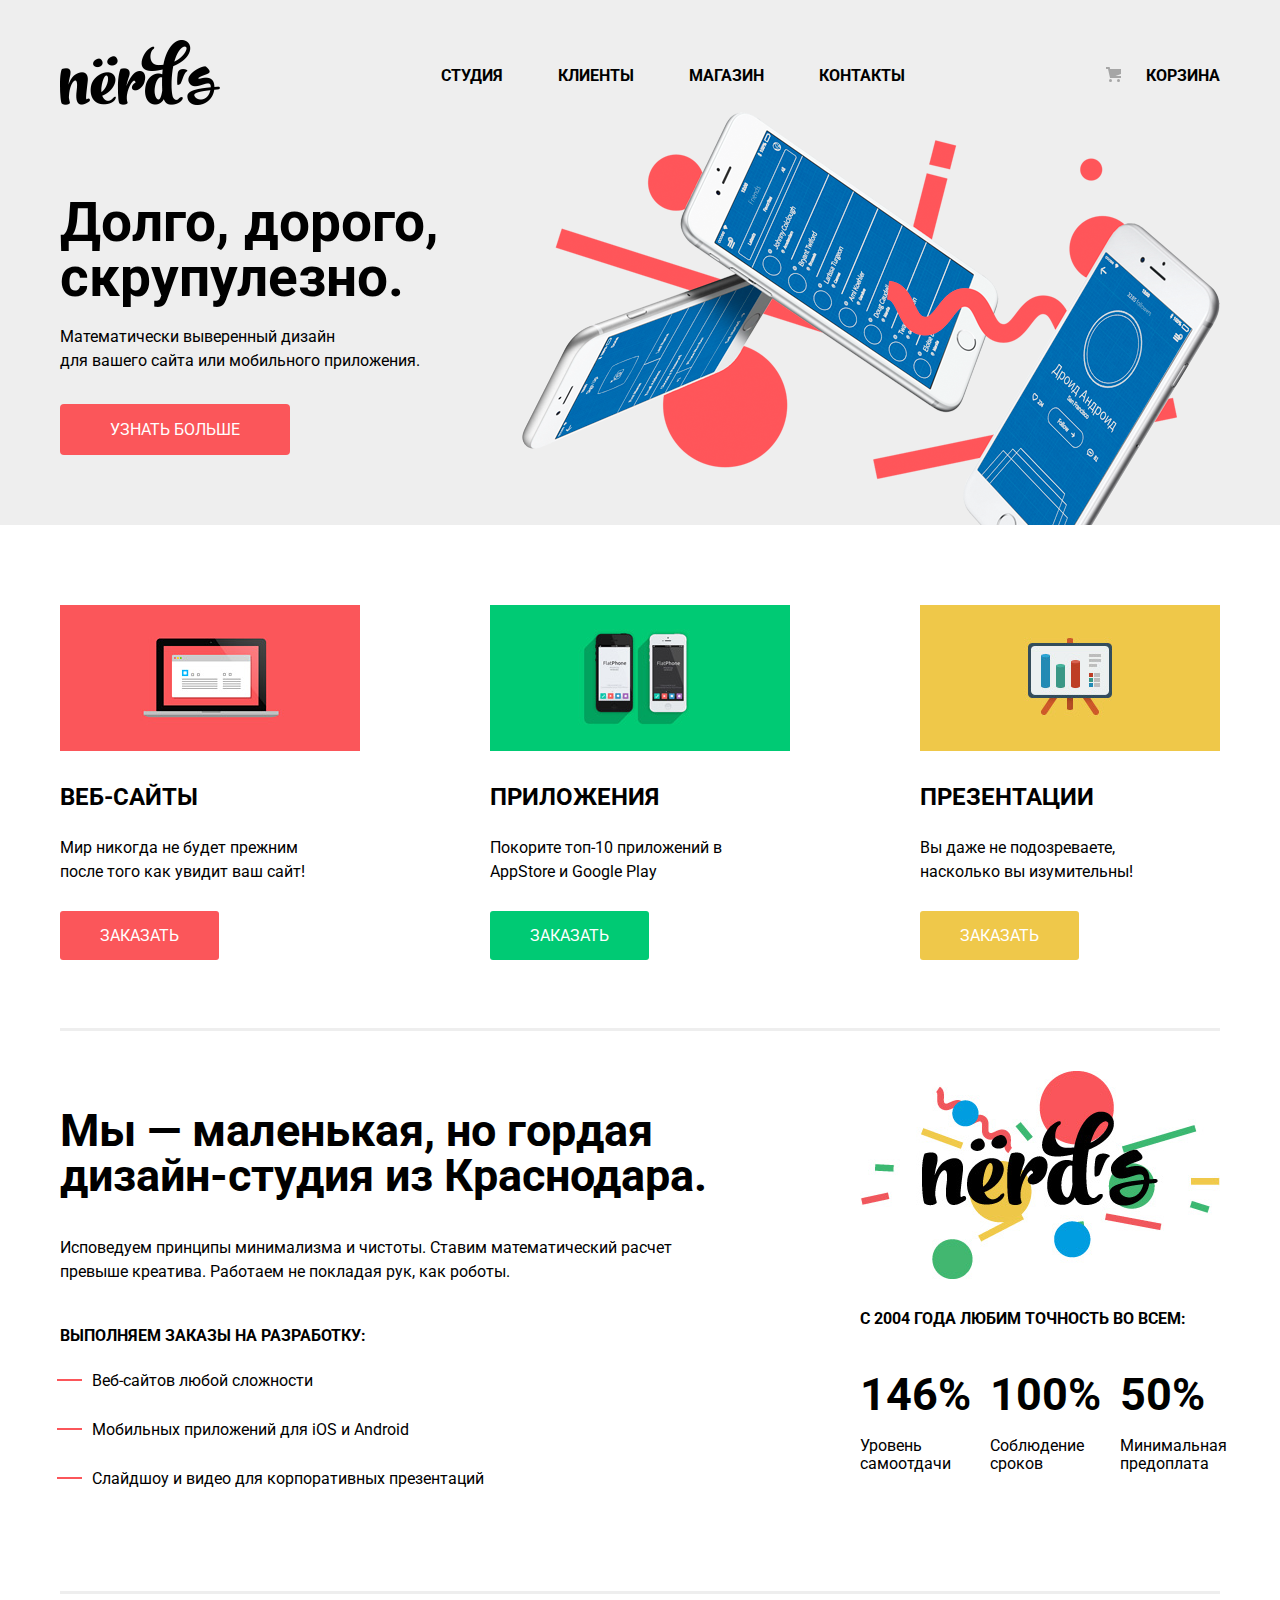
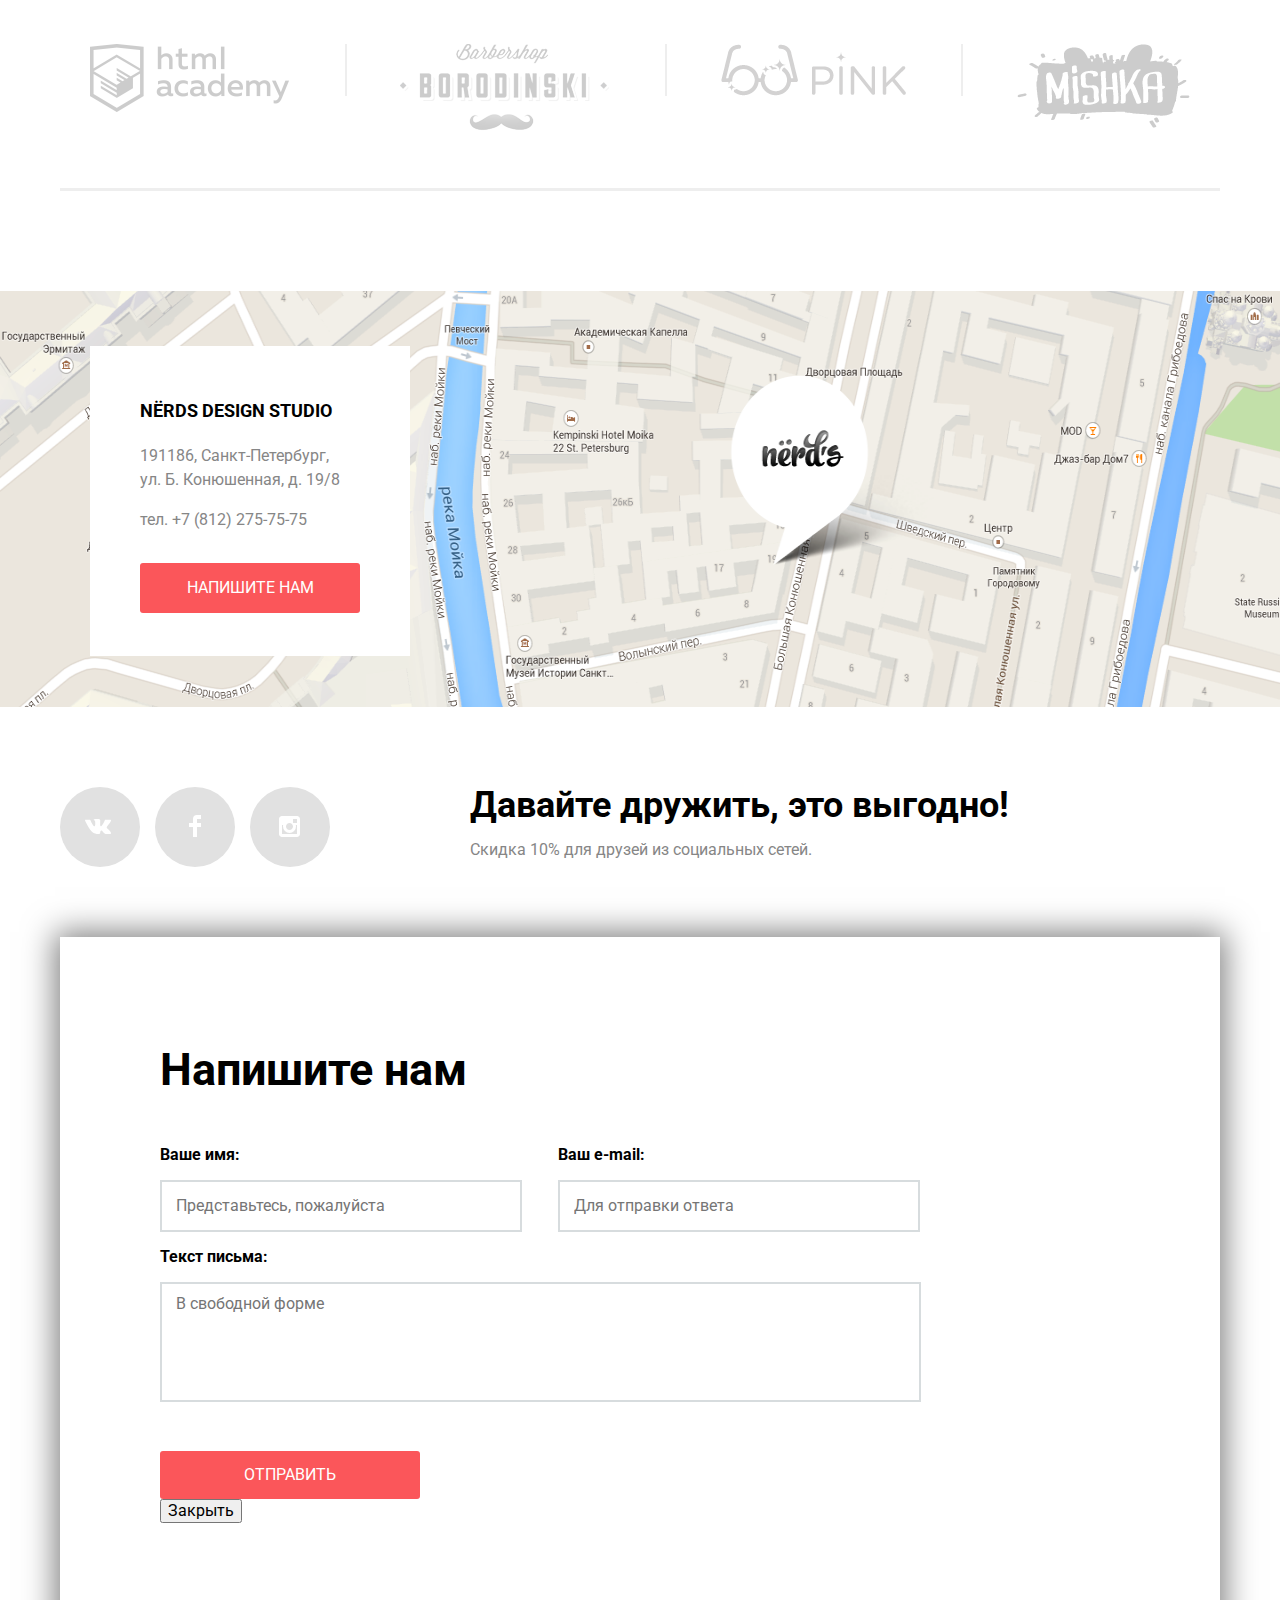
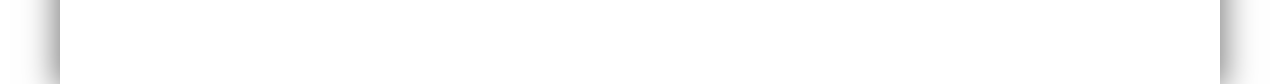
==== index.html @ 7e626a2b "Файлы" ====
<!DOCTYPE html>
<html lang="ru">
<head>
    <meta charset="UTF-8">
    <title>Nerds</title>
    <link href="https://fonts.googleapis.com/css?family=Roboto" rel="stylesheet">
    <link rel="stylesheet" href="style.css">
    <link rel="stylesheet" href="normalize.css">
</head>
<body>
    <header class="main-header">
        <h1 class="visually-hidden">Nerds</h1>
        <div class="container">
        <nav class="main-navigation">
        <a href="#" class="main-header-logo">
            <img src="img/nerds-logo.png" alt="Логотип">
        </a>
        <ul class="site-navigation">
            <li><a href="#">Студия</a></li>
            <li><a href="#">Клиенты</a></li>
            <li><a href="#">Магазин</a></li>
            <li><a href="#">Контакты</a></li>
        </ul>
        <ul class="user-navigation">
            <li><a class="login-link" href="#">Корзина</a></li>
            
        </ul>
        </nav>
        </div>
        <div class="container2">
            <section class="slides">
                <h2>Долго, дорого, скрупулезно.</h2>
                <p>Математически выверенный дизайн <br> 
                    для вашего сайта или мобильного приложения.</p>
                    <a href="#" class="button-slides">Узнать больше</a>
            </section>
            <img src="img/slide1.png" alt="Первый слайд">
        </div>
    </header>
    <main>
        <div class="container">
        <section class="services">
            <h2 class="visually-hidden">Услуги</h2>
            <ul class="services-list">
                <li class="services-item">
                    <img src="img/illustration-1.jpg.png" alt="Веб-сайты">
                    <h3>Веб-сайты</h3>
                    <p>
                    Мир никогда не будет прежним <br>
                     после того как увидит ваш сайт!
                    </p>
                    <a href="#" class="button">Заказать</a>
                </li>
                <li class="services-item">
                    <img src="img/illustration-2.jpg.png" alt="Приложения">
                    <h3>Приложения</h3>
                    <p>
                    Покорите топ-10 приложений в AppStore и Google Play
                    </p>
                    <a href="#" class="button">Заказать</a>
                </li>
                <li class="services-item">
                    <img src="img/illustration-3.jpg.png" alt="Презентации">
                    <h3>Презентации</h3>
                    <p>
                    Вы даже не подозреваете, <br>
                    насколько вы изумительны!
                    </p>
                    <a href="#" class="button">Заказать</a>
                </li>
            </ul>
        </section>
        </div>
        <div class="line">
            <hr>
        </div>
        <div class="wrapper">
        <div class="container">
            <section class="about-us">
                <h2>Мы — маленькая, но гордая дизайн-студия из Краснодара. </h2>
                <p>Исповедуем принципы минимализма и чистоты. Ставим математический расчет
                    превыше креатива. Работаем не покладая рук, как роботы.</p>
                    <h4>Выполняем заказы на разработку:</h4>
                    <ul class="about-us-list">
                        <li class="about-us-item">Веб-сайтов любой сложности</li>
                        <li class="about-us-item">Мобильных приложений для iOS и Android</li>
                        <li class="about-us-item">Слайдшоу и видео для корпоративных презентаций</li>
                    </ul>
            </section>
            <section class="advantages">
                <h2 class="visually-hidden">Преимущества</h2>
                <img src="img/nerds-illustration.jpg.png" alt="nerds-illustration">
                <h4>с 2004 года Любим точность во всем:</h4>
                <ul class="advantages-list">
                    <li class="advantages-item">
                        <h2>146%</h2>
                        <p>Уровень самоотдачи</p>
                    </li>
                    <li class="advantages-item">
                        <h2>100%</h2>
                        <p>Соблюдение  сроков</p>
                    </li>
                    <li class="advantages-item">
                        <h2>50%</h2>
                        <p>Минимальная предоплата</p>
                    </li>
                </ul>
            </section>
        </div>
        </div>
        <div class="line">
            <hr>
        </div>
        <div class="wrapper-partner">
        <div class="container">
            <section class="partners">
                <h2 class="visually-hidden">Партнёры</h2>
                <a href="#" class="partner academy-logo">
                    <img src="img/academy.png" alt="HTML Academy">
                </a>
                <div class="partner-line"></div>
                <a href="#" class="partner brshp-logo">
                    <img src="img/borodinskiy.png" alt="Barbershop Borodinskiy">
                </a>
                <div class="partner-line"></div>
                <a href="#" class="partner pink-logo">
                    <img src="img/pink.png" alt="Pink">
                </a>
                <div class="partner-line"></div>
                <a href="#" class="partner mishka-logo">
                    <img src="img/mishka.png" alt="Mishka">
                </a>
            </section>
        </div>
        </div>
        <div class="line">
            <hr>
        </div>
            <section class="adress">
                <h2 class="visually-hidden">Наш адрес</h2>
                <div class="container">
                <article class="adress-list">
                    <div class="centr-block">
                    <h3>NЁRDS DESIGN STUDIO</h3>
                    <p>191186, Санкт-Петербург,<br>
                    ул. Б. Конюшенная, д. 19/8</p>
                    <p>тел. +7 (812) 275-75-75</p>
                    <button class="button-adress" type="button">Напишите нам</button>
                    </div>
                </article>
            </div>
            </section>
    </main>
    <footer class="main-footer">
        <div class="container">
            <ul class="social-list">
                <li class="social-item"><a href="#"><svg class="icon icon-vk" xmlns="http://www.w3.org/2000/svg" width="26" height="15" viewBox="0 0 26 15"><path class="icon-fill" fill="#FFF" d="M16.138 11.51c.956-.309 2.18 2.04 3.483 2.939.978.681 1.727.534 1.727.534l3.473-.05s1.815-.112.957-1.554c-.071-.12-.503-1.069-2.585-3.022-2.177-2.043-1.882-1.712.739-5.244 1.597-2.153 2.236-3.468 2.036-4.028-.192-.539-1.365-.399-1.365-.399L20.69.713c-.381.001-.704.119-.851.515-.003.004-.621 1.666-1.445 3.079-1.741 2.989-2.436 3.148-2.724 2.961-.661-.433-.494-1.737-.494-2.664 0-2.897.432-4.105-.846-4.417-.427-.104-.739-.172-1.828-.182-1.392-.021-2.574 0-3.244.329-.445.223-.786.712-.579.74.26.035.843.16 1.155.586.401.552.389 1.789.389 1.789s.229 3.411-.54 3.834c-.528.29-1.25-.302-2.803-3.016-.793-1.388-1.392-2.922-1.392-2.922s-.116-.285-.326-.441c-.25-.185-.6-.244-.6-.244L.848.684S.29.7.085.946c-.182.218-.015.668-.015.668s2.909 6.881 6.203 10.347c3.02 3.182 6.452 2.971 6.452 2.971h1.555s.469-.054.709-.312c.224-.24.214-.691.214-.691s-.031-2.109.935-2.419z"/></svg></a></li>
                <li class="social-item"><a href="#"><svg class="icon icon-fb" xmlns="http://www.w3.org/2000/svg" width="12" height="22" viewBox="0 0 12 22"><path class="icon-fill" fill="#FFF" d="M12 4V0H8a4 4 0 0 0-4 4v4H0v4h4v10h4V12h4V8H8V4h4z"/></svg></a></li>
                <li class="social-item"><a href="#"><svg class="icon icon-insta" xmlns="http://www.w3.org/2000/svg" width="21" height="21" viewBox="0 0 21 21"><path class="icon-fill" fill="#FFF" d="M18 0H3C1.35 0 0 1.35 0 3v15c0 1.65 1.35 3 3 3h15c1.65 0 3-1.35 3-3V3c0-1.65-1.35-3-3-3zm-7.5 7c1.93 0 3.5 1.57 3.5 3.5S12.43 14 10.5 14 7 12.43 7 10.5 8.57 7 10.5 7zM18 18H3V9h1.181A6.504 6.504 0 0 0 4 10.5a6.5 6.5 0 1 0 13 0 6.45 6.45 0 0 0-.181-1.5H18v9zm0-11h-4V3h4v4z"/></svg></a></li>
            </ul>
            <div class="sale">
            <h2>Давайте дружить, это выгодно!</h2>
            <p>Скидка 10% для друзей из социальных сетей.</p>
            </div>
        </div>
    </footer>
    <div class="container">
    <section class="modal write">
        <h2 class="visually-hidden">Напишите нам</h2>
        <form action="#" method="POST" class="write-us">
            <h2>Напишите нам</h2>
            <div class="modal-container">
            <div class="first-half-width">
            <p>
                Ваше имя:
            </p>
            <label for="name">
             <input type="text" name="name" id="name" placeholder="Представьтесь, пожалуйста">
            </label>
            </div>
            <div class="second-half-width">
            <p>
                Ваш e-mail:
            </p>
            <label for="email">
                <input type="email" name="email" id="email" placeholder="Для отправки ответа">
            </label>
            </div>
            </div>
            <div class="modal-container2">
            <p>
                Текст письма:
            </p>
            <label for="text"> 
            <textarea name="text" id="text" cols="90" rows="5" placeholder="В свободной форме"></textarea>
            </label>
            <button type="submit" class="button">Отправить</button>
            </div>
        </form>
        <button type="button">Закрыть</button>
    </section>
    </div>
</body>
</html>
---- style.css ----
html,
body {
    margin: 0;
    padding: 0;
    

    font-family:"Roboto", Arial, Helvetica, sans-serif;
    font-size: 16px;
    line-height: 24px;
    color: #000;

    background-color: #fff;

}
.visually-hidden {
	position: absolute !important;
	clip: rect(1px 1px 1px 1px); /* IE6, IE7 */
	clip: rect(1px, 1px, 1px, 1px);
	padding:0 !important;
	border:0 !important;
	height: 1px !important; 
	width: 1px !important; 
    overflow: hidden;
}
a {
    text-decoration: none;
}
.main-navigation {
    display: flex;
    align-items: center;
    justify-content: space-between;
}
.container {
    width: 1160px;
    margin: 0 auto;
    padding: 0 20px;
}
.main-header {
    margin: 0;
    padding: 0;
    padding-top: 40px;
    margin-bottom: 80px;
    width: 100%;
    background-color: #eee;
}

.site-navigation,
.user-navigation {
    margin: 0;
    padding: 0;
    list-style: none;
    text-transform: uppercase;
}
.site-navigation a,
.user-navigation a {
    color: #000;
    font-weight: bold;
}
.site-navigation a:hover,
.site-navigation a:focus,
.user-navigation a:hover,
.user-navigation a:focus {
    color: #fb565a;
}
.site-navigation a:active,
.user-navigation a:active {
    color: #b4b4b4;
}

.site-navigation {
    width: 440px;
    display: flex;
    justify-content: space-between;

}
.site-navigation li {
    margin-right: 55px;

}
.user-navigation {
    display: flex;
    max-width: 120px;
}
.user-navigation .login-link {
    position: relative;
    padding-left: 45px; 
}
.login-link::before {
    content: "";
    position: absolute;
    left: 5px;
    top: 1px;
    width: 15px;
    height: 15px;
    background-image: url('img/svg-nerds/cart-icon.svg');
    background-repeat: no-repeat;
    background-position: 0 0;
}


.main-header-logo:hover,
.main-header-logo:focus {
    opacity: 0.8;
}
.main-header-logo:active {
    opacity: 0.4;
}

.slides {
    width: 380px;
    align-self: center;
}
.slides h2 {
    font-size: 55px;
    line-height: 55px;
    margin: 0;
    margin-bottom: 20px;
}
.slides p {
    margin: 0;
    margin-bottom: 45px;
}
.button-slides {
    
    width: 240px;
    height: 50px;
    padding: 16px 50px;
    color: #fff;
    font-size: 16px;
    line-height: 18px;
    text-transform: uppercase;
    border-radius: 4px;

    background-color: #fb565a;
}
.button-slides:hover,
.button-slides:focus {
    background-color: #e74246;
}
.button-slides:active {
    color: #e37376;
    background-color: #d7373b;
}
.container2 {
    width: 1160px;
    margin: 0 auto; 
    padding: 0 20px;
}
.main-header .container2 {
    display: flex;
    justify-content: space-between;
}
.services {
    
    padding-bottom: 80px;
    
}
.services-list {
    display: flex;
    justify-content: space-between;
}
.services-list {
    margin: 0;
    padding: 0;
    list-style: none;
}
.services-item {
    width: 300px;
}
.services-item h3 {
    font-size: 24px;
    line-height: 30px;
    text-transform: uppercase;
}
.services-item p {
    margin-bottom: 40px; 

}
.button {
    font-size: 16px;
    line-height: 18px;
    color: #fff;
    text-transform: uppercase;
    padding: 15px 40px;
    border-radius: 3px;

    background-color: #fb565a;
}
.services-list .services-item:nth-child(1) .button:hover,
.services-list .services-item:nth-child(1) .button:focus {
    background-color: #e74246;
}  
.services-list .services-item:nth-child(1) .button:active {
    color: #e37376;
    background-color: #d7373b;
}
.services-list .services-item:nth-child(2) .button {
    background-color: #00ca74;
}
.services-list .services-item:nth-child(2) .button:hover,
.services-list .services-item:nth-child(2) .button:focus {
    background-color: #00bc6c;
}
.services-list .services-item:nth-child(2) .button:active {
    color: #4dc491;
    background-color: #00aa62;
}
.services-list .services-item:nth-child(3) .button {
    background-color: #efc84a;
}
.services-list .services-item:nth-child(3) .button:hover,
.services-list .services-item:nth-child(3) .button:focus {
    background-color: #eab534;
}
.services-list .services-item:nth-child(3) .button:active {
    color: #ecbe5c;
    background-color: #e5a722;
}
.wrapper .container {
    display: flex;
    justify-content: space-between;
}
.about-us {
    width: 660px;
}
.about-us h2 {
    font-size: 45px;
    line-height: 45px;
}
.about-us p {
    margin-bottom: 40px;
}
.about-us h4 {
    text-transform: uppercase;
}
.about-us-list {
    margin: 0;
    padding: 0;
    margin-left: 7px;
}
.about-us-item {
    list-style: none;
    margin-bottom: 25px;
}
.about-us-item::before {
     content: url("img/cherta.png");
     position: relative;
     left: -10px;
     bottom: 5px;
}
.advantages h4 {
    text-transform: uppercase;
    font-weight: bold;
}
.advantages-list {
    display: flex;
    justify-content: space-between;
    margin: 0;
    padding: 0;
    list-style: none;
}
.advantages-item {
    width: 100px;
}
.advantages-item h2 {
    font-size: 45px;
    line-height: 10px;
}
.advantages-item p {
    font-size: 16px;
    line-height: 18px;

}
.wrapper {
    margin-bottom: 75px;
}
.wrapper-partner {
    margin: 50px 0;

}
.line {
    width: 1160px;
    margin: 0 auto;
    padding: 0 20px;
}
.line hr {
    border: 0;
    border-bottom: 3px solid #eee;
    margin: auto;
    margin-bottom: 40px;
}
.partners {
    display: flex;
    justify-content: space-between;
    padding: 0 30px;
}
.partner-line {
    position: relative;
}
.partner-line::after {
    content: "";
    position: absolute;
    width: 2px;
    height: 52px;
    background-color: #eee;
    left: 0;
    top: 0;
}
.academy-logo:hover,
.academy-logo:focus {
    background-image: url("img/logo-academy.png");
    background-repeat: no-repeat;
}
.brshp-logo:hover,
.brshp-logo:focus {
    background-image: url("img/logo-brshp.png");
    background-repeat: no-repeat;
}
.pink-logo:hover,
.pink-logo:focus {
    background-image: url("img/logo-pink.png");
    background-repeat: no-repeat;
}
.mishka-logo:hover,
.mishka-logo:focus {
    background-image: url("img/logo-mishka.png");
    background-repeat: no-repeat;
}
.academy-logo:active,
.brshp-logo:active,
.pink-logo:active,
.mishka-logo:active{
    opacity: 0.1;
}
.adress {
    height: 416px;
    margin-top: 100px;
    margin-bottom: 70px;
    background-image: url("img/map.png");
    background-repeat: no-repeat;
    background-size: 100% 100%;
}
.adress-list {
    position: relative;
    top: 55px;
    left: 30px;
    width: 320px;
    height: 310px;
    background-color: #fff;
}
.centr-block {
    position: relative;
    top: 50px;
    left: 50px;
}
.adress-list h3 {
    font-size: 18px;
    line-height: 30px;
    font-weight: bold;
    text-transform: uppercase;
}
.adress-list p {
    color: #868686;
}
.button-adress {
    font-size: 16px;
    line-height: 18px;
    text-transform: uppercase;
    background-color: #fb565a;
    border: none;
    border-radius: 3px;
    color: #fff;
    width: 220px;
    height: 50px;
    margin-top: 15px;
}
.button-adress:hover,
.button-adress:focus {
    background-color: #e74246;
}
.button-adress:active {
    color: #e37376;
    background-color: #d7373b;
}
.main-footer {
    margin-bottom: 60px;
}
.main-footer .container {
    display: flex;
    align-items: center;
}
.social-list {
    display: flex;
    
    margin: 0;
    padding: 0;
    list-style: none;
}
.social-item {
    position: relative;
    width: 80px;
    height: 80px;
    border-radius: 50%;
    background-color: #e1e1e1;
    
    margin-right: 15px;
}

.social-item:last-child {
    margin-right: 140px;
}
.icon {
    position: absolute;
}
.icon-vk {
    top: 32px;
    left: 25px;
}
.icon-fb {
    top: 28px;
    left: 34px;
}
.icon-insta {
    top: 29px;
    left: 29px;
}
.social-item:hover {
    background-color: #e74246;
}
.social-item:active,
.social-item:focus {
    background-color: #d7373b;
}
.social-item:active .icon-fill,
.social-item:focus .icon-fill {
    fill: #e37376;
}
.sale {
    margin-top: 10px;
}
.sale h2 {
    font-size: 36px;
    line-height: 36px;
    font-weight: bold;
    margin: 0;
}
.sale p {
    font-size: 16px;
    line-height: 22px;
    color: #868686;
}
.write {
    width: 960px;
    height: 590px;
    background-color: #fff;
    padding: 73px 100px 84px 100px;
    box-shadow: 0px 0px 30px 5px rgba(0, 0, 0, 0.5);
}
.write-us h2{
    font-size: 45px;
    line-height: 45px;
}
.write-us input {
    width: 342px;
    height: 46px;
    border: 2px solid #d7dcde;
    padding-left: 14px; 
}
.write-us p {
    font-size: 16px;
    line-height: 18px;
    font-weight: bold;
}
.modal-container {
    display: flex;
    width: 760px;
}
.first-half-width,
.second-half-width {
    display: flex;
    flex-direction: column;
    
}
.second-half-width {
    margin-left: auto;
} 
 .modal-container2 {
    display: flex;
    flex-direction: column;
}
.modal-container2 textarea{
    width: 741px;
    height: 103px;
    border: 2px solid #d7dcde;
    padding-left: 14px; 
    padding-top: 11px;
    margin-bottom: 42px;
    resize: none;
}
.modal-container2 .button {
    width: 260px;
    border: none;
}
.modal-container2 .button:hover,
.modal-container2 .button:focus {
    background-color: #e74246;
}
.modal-container2 .button:active {
    color: #e37376;
    background-color: #d7373b;
}
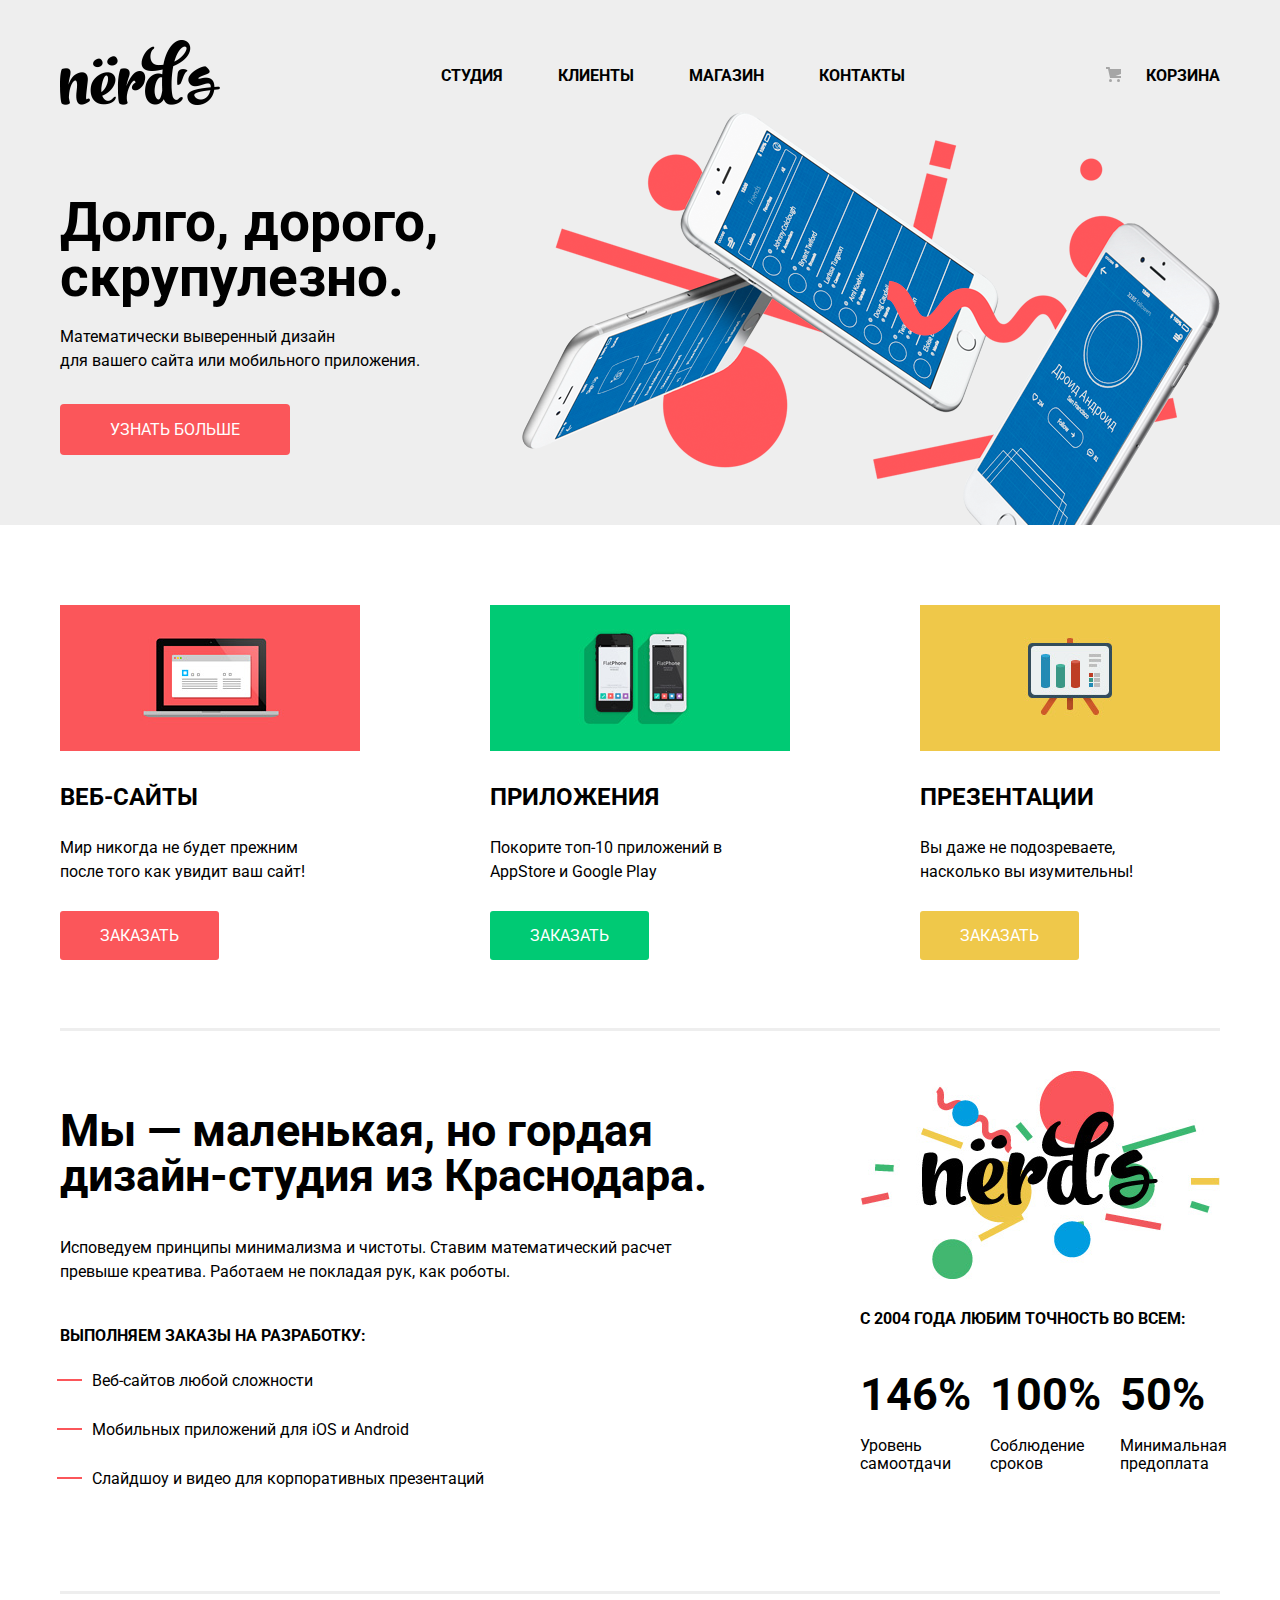
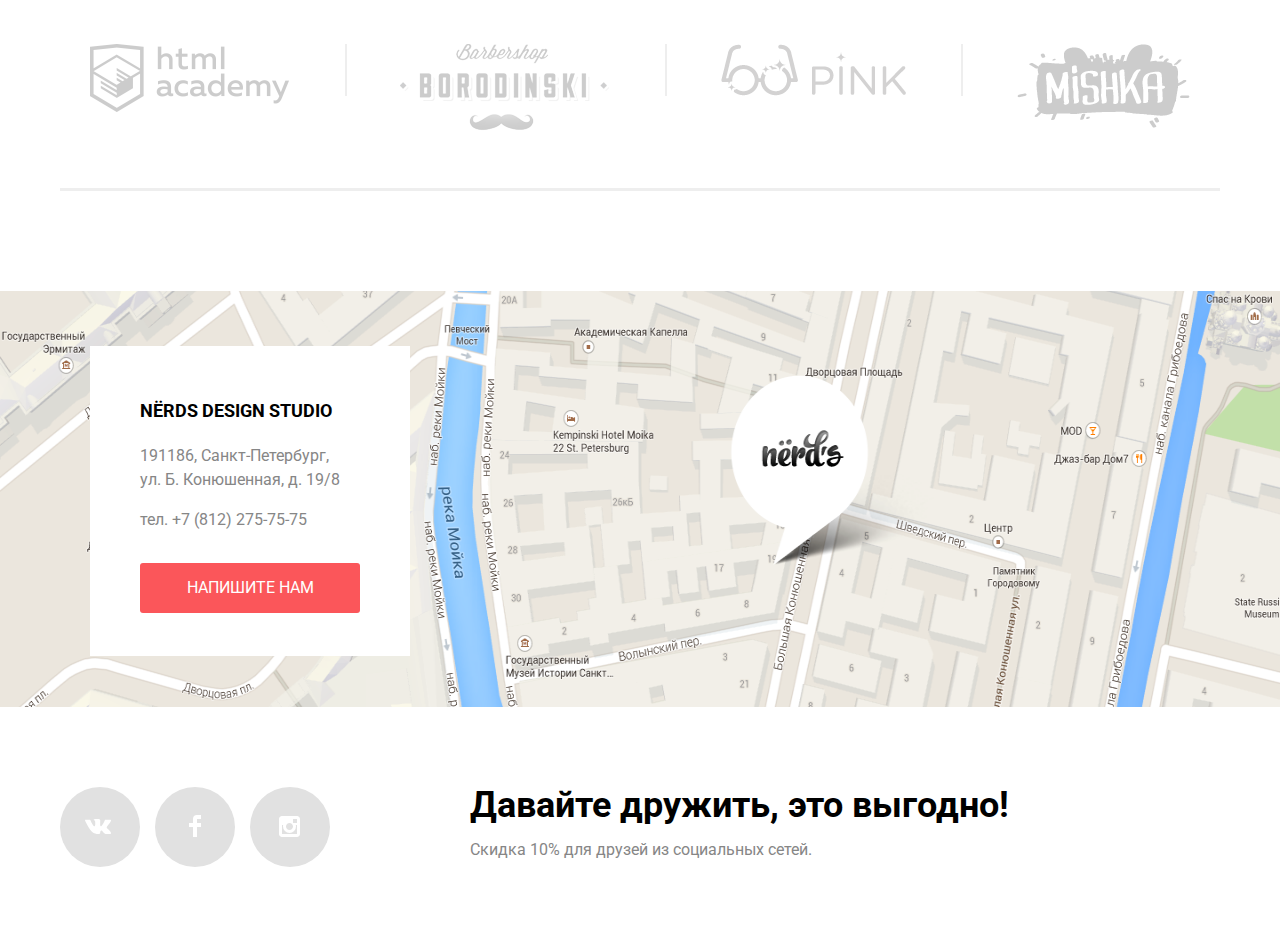
==== commit ef3970a8: "Доработал модалку" ====
--- a/index.html
+++ b/index.html
@@ -197,7 +197,7 @@
             <button type="submit" class="button">Отправить</button>
             </div>
         </form>
-        <button type="button">Закрыть</button>
+        <button type="button" class="modal-close">Закрыть</button>
     </section>
     </div>
 </body>
--- a/style.css
+++ b/style.css
@@ -449,16 +449,25 @@
     line-height: 22px;
     color: #868686;
 }
+.modal {
+    position: fixed;
+    display: none;
+}
 .write {
-    width: 960px;
-    height: 590px;
+    width: 743px;
     background-color: #fff;
     padding: 73px 100px 84px 100px;
     box-shadow: 0px 0px 30px 5px rgba(0, 0, 0, 0.5);
-}
+    top: 10px;
+    left: 50%;
+    margin-left: -480px;
+}
+
 .write-us h2{
     font-size: 45px;
     line-height: 45px;
+    margin: 0;
+    margin-bottom: 35px;
 }
 .write-us input {
     width: 342px;
@@ -479,7 +488,6 @@
 .second-half-width {
     display: flex;
     flex-direction: column;
-    
 }
 .second-half-width {
     margin-left: auto;
@@ -508,4 +516,31 @@
 .modal-container2 .button:active {
     color: #e37376;
     background-color: #d7373b;
+}
+.modal-close {
+    width: 21px;
+    height: 21px;
+    border: 0;
+    font-size: 0;
+    background-color: transparent;
+    cursor: pointer;
+    position: absolute;
+    top: 80px;
+    right: 90px;
+}
+.modal-close::before,
+.modal-close::after {
+    content: "";
+    position: absolute;
+    width: 27px;
+    height: 5px;
+    background-color: #ffcccd;
+    top: 8px;
+    left: -3px;
+}
+.modal-close::before {
+    transform: rotate(45deg);
+}
+.modal-close::after {
+    transform: rotate(-45deg);
 }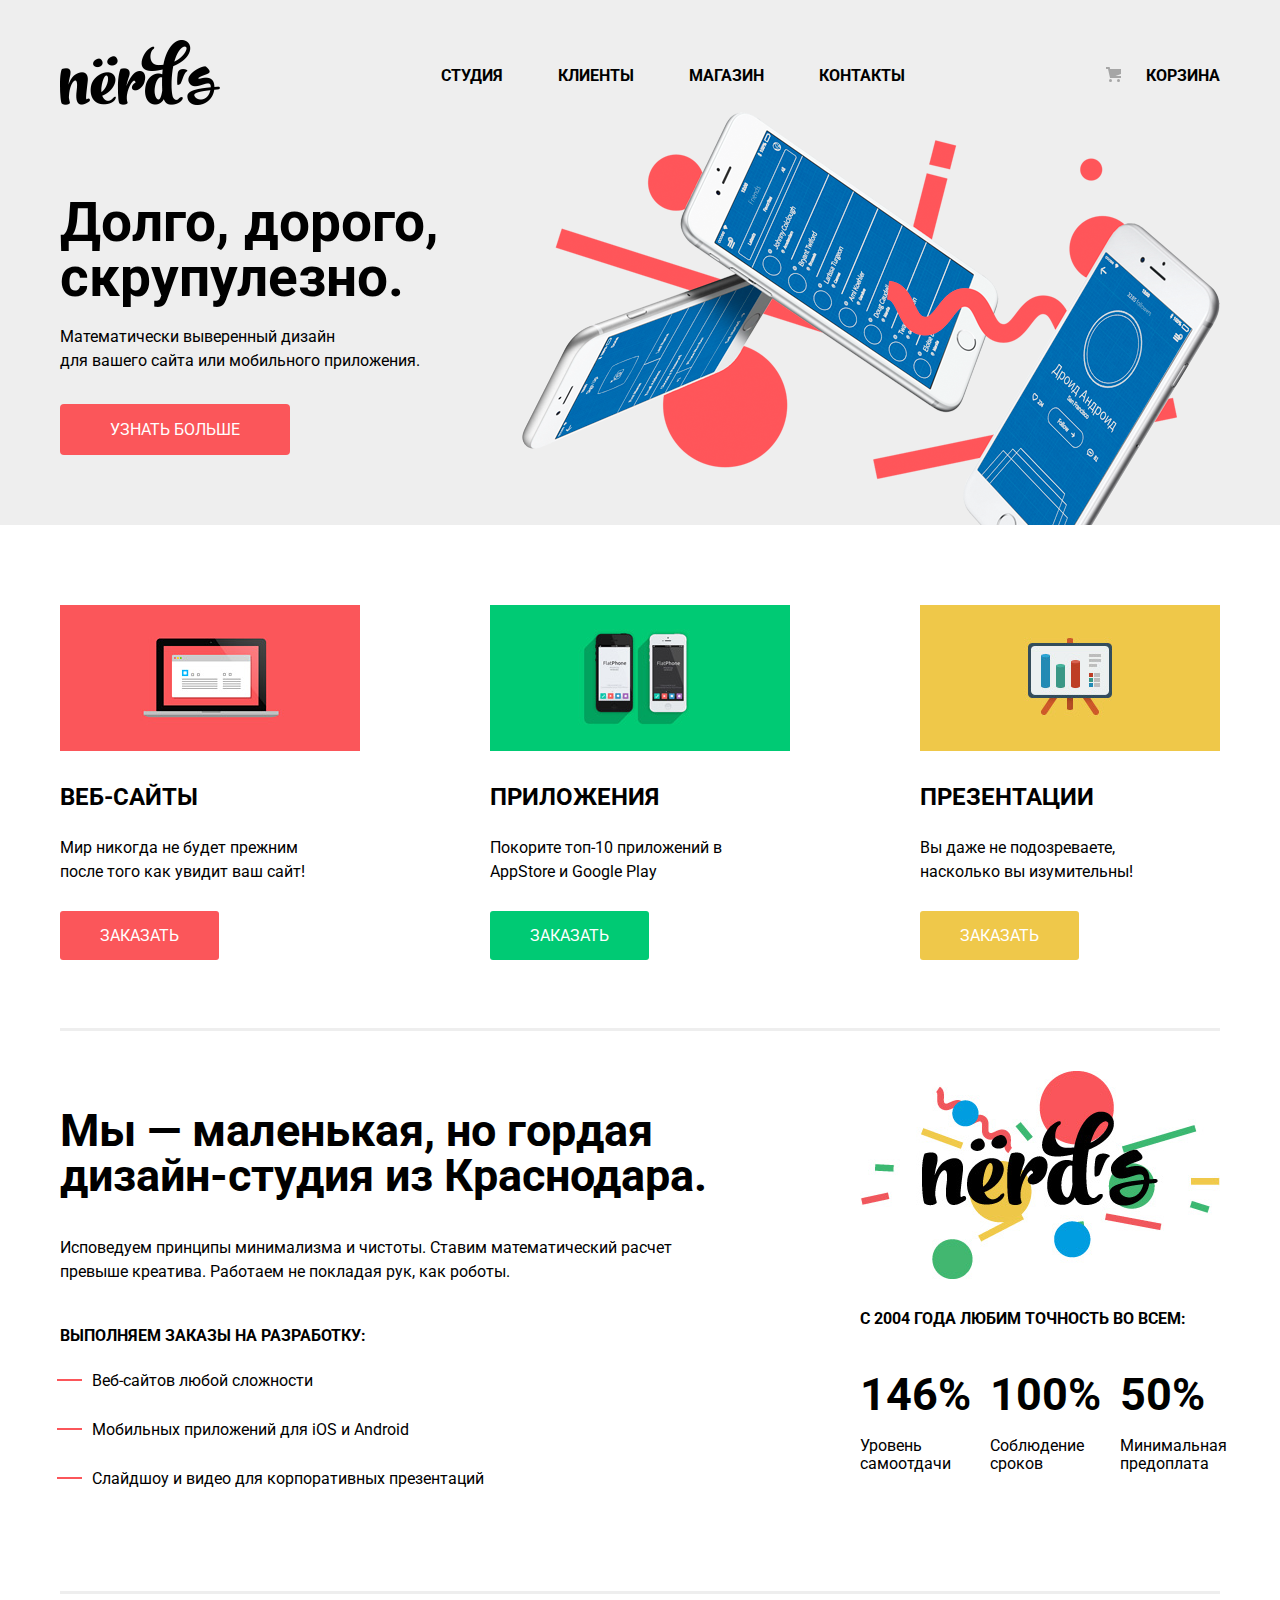
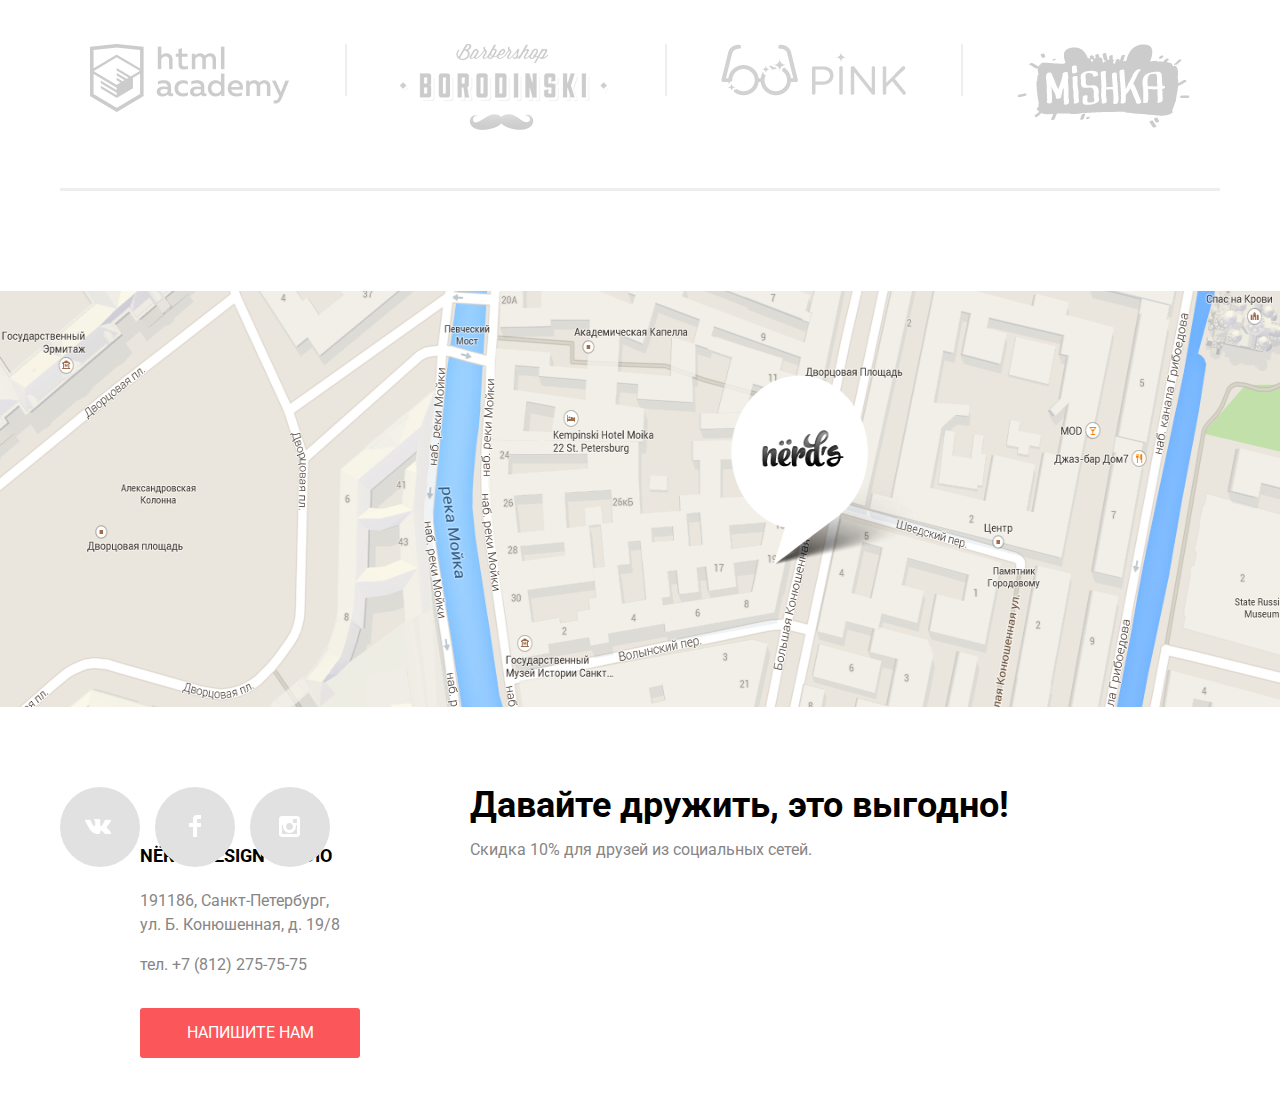
==== commit 88dfda28: "Добавил гугл-карту" ====
--- a/index.html
+++ b/index.html
@@ -138,6 +138,7 @@
         </div>
             <section class="adress">
                 <h2 class="visually-hidden">Наш адрес</h2>
+                <iframe src="https://www.google.com/maps/embed?pb=!1m18!1m12!1m3!1d1998.6037872533238!2d30.32085871577046!3d59.938716481876206!2m3!1f0!2f0!3f0!3m2!1i1024!2i768!4f13.1!3m3!1m2!1s0x4696310fca145cc1%3A0x42b32648d8238007!2z0JHQvtC70YzRiNCw0Y8g0JrQvtC90Y7RiNC10L3QvdCw0Y8g0YPQuy4sIDE5LzgsINCh0LDQvdC60YIt0J_QtdGC0LXRgNCx0YPRgNCzLCAxOTExODY!5e0!3m2!1sru!2sru!4v1539853349741" width="100%" height="420" frameborder="0" style="border:0" allowfullscreen></iframe>
                 <div class="container">
                 <article class="adress-list">
                     <div class="centr-block">
@@ -148,6 +149,7 @@
                     <button class="button-adress" type="button">Напишите нам</button>
                     </div>
                 </article>
+
             </div>
             </section>
     </main>
--- a/style.css
+++ b/style.css
@@ -402,7 +402,6 @@
     height: 80px;
     border-radius: 50%;
     background-color: #e1e1e1;
-    
     margin-right: 15px;
 }
 
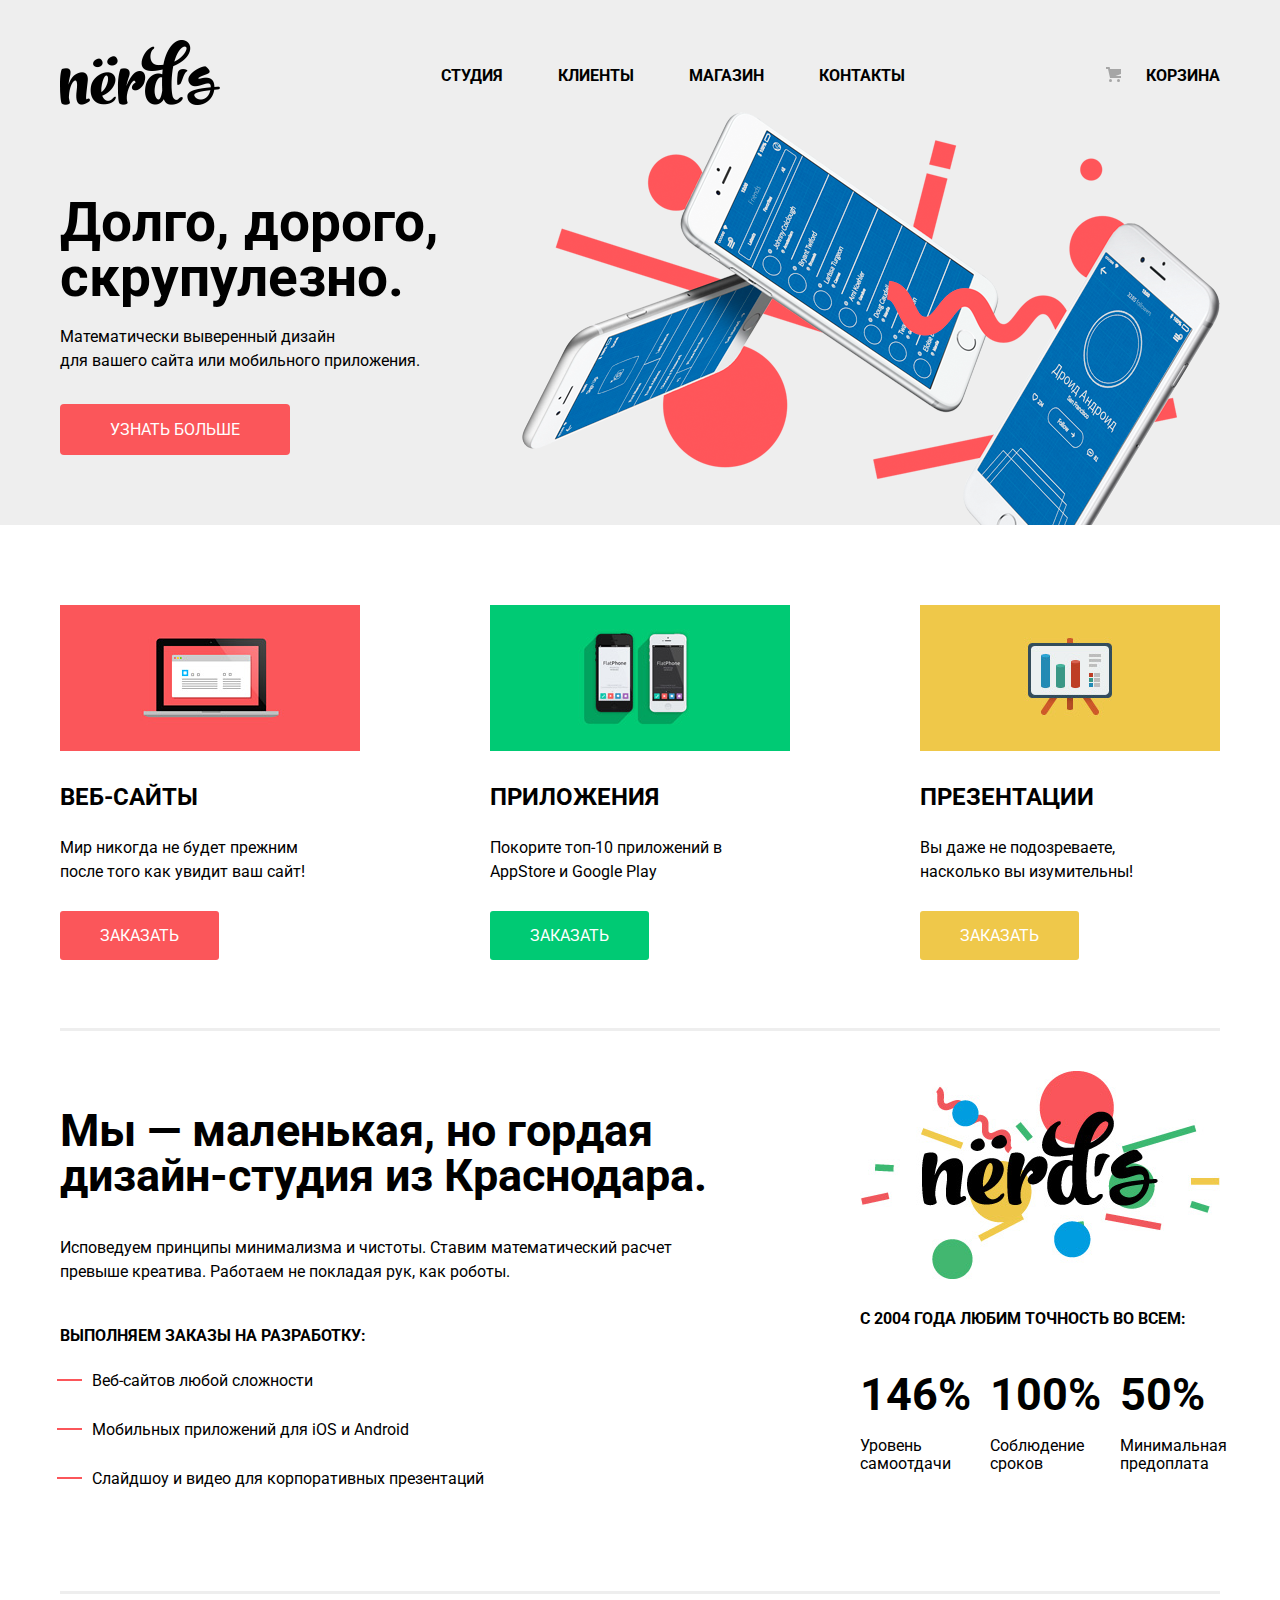
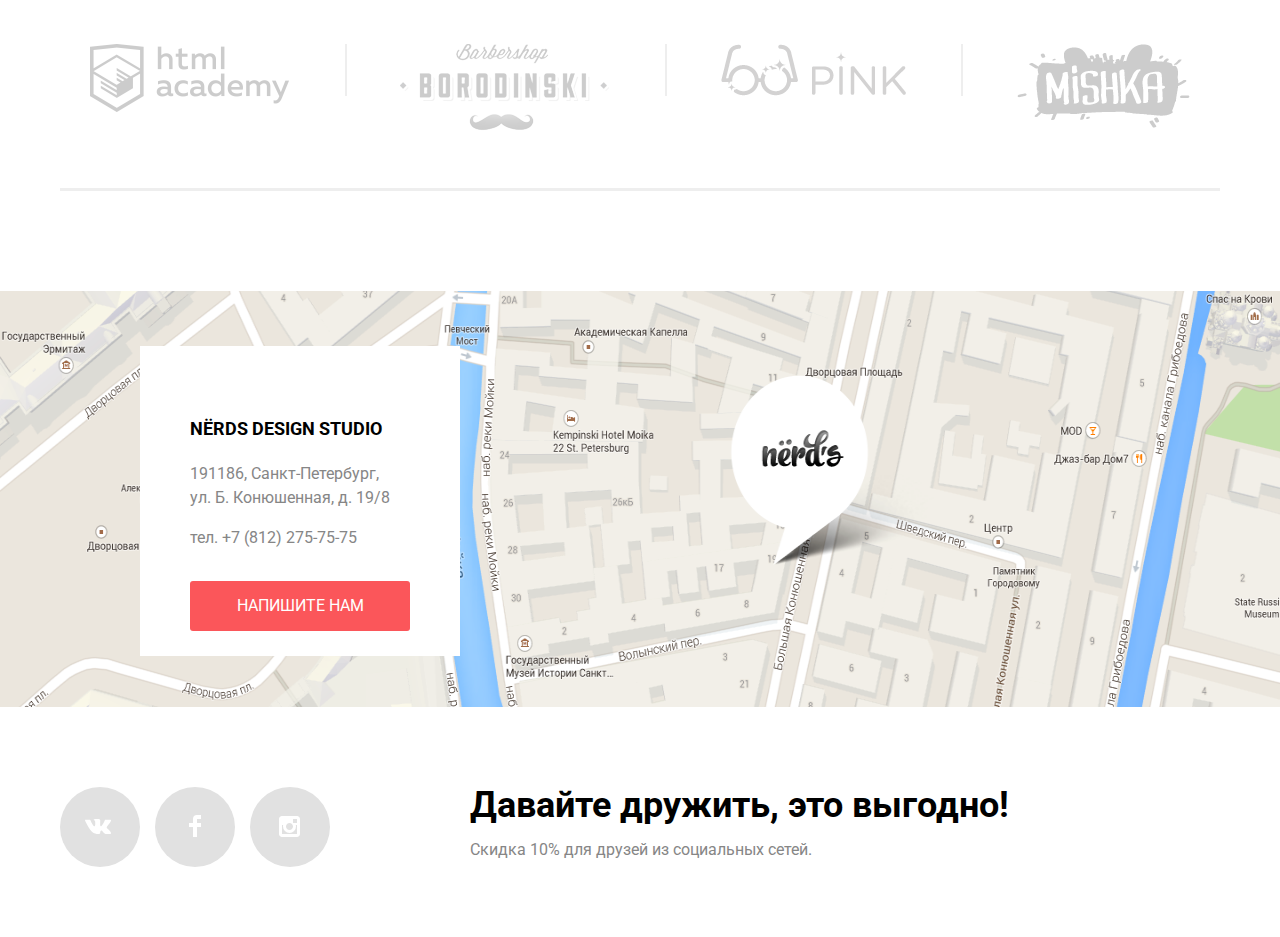
==== commit f7b4054b: "работал с модалкой" ====
--- a/index.html
+++ b/index.html
@@ -149,7 +149,6 @@
                     <button class="button-adress" type="button">Напишите нам</button>
                     </div>
                 </article>
-
             </div>
             </section>
     </main>
@@ -203,4 +202,4 @@
     </section>
     </div>
 </body>
-</html>+</html>
--- a/style.css
+++ b/style.css
@@ -339,14 +339,16 @@
     background-image: url("img/map.png");
     background-repeat: no-repeat;
     background-size: 100% 100%;
+    position: relative;
 }
 .adress-list {
-    position: relative;
+    position: absolute;
     top: 55px;
-    left: 30px;
+    left: 140px;
     width: 320px;
     height: 310px;
     background-color: #fff;
+    z-index: 10;
 }
 .centr-block {
     position: relative;
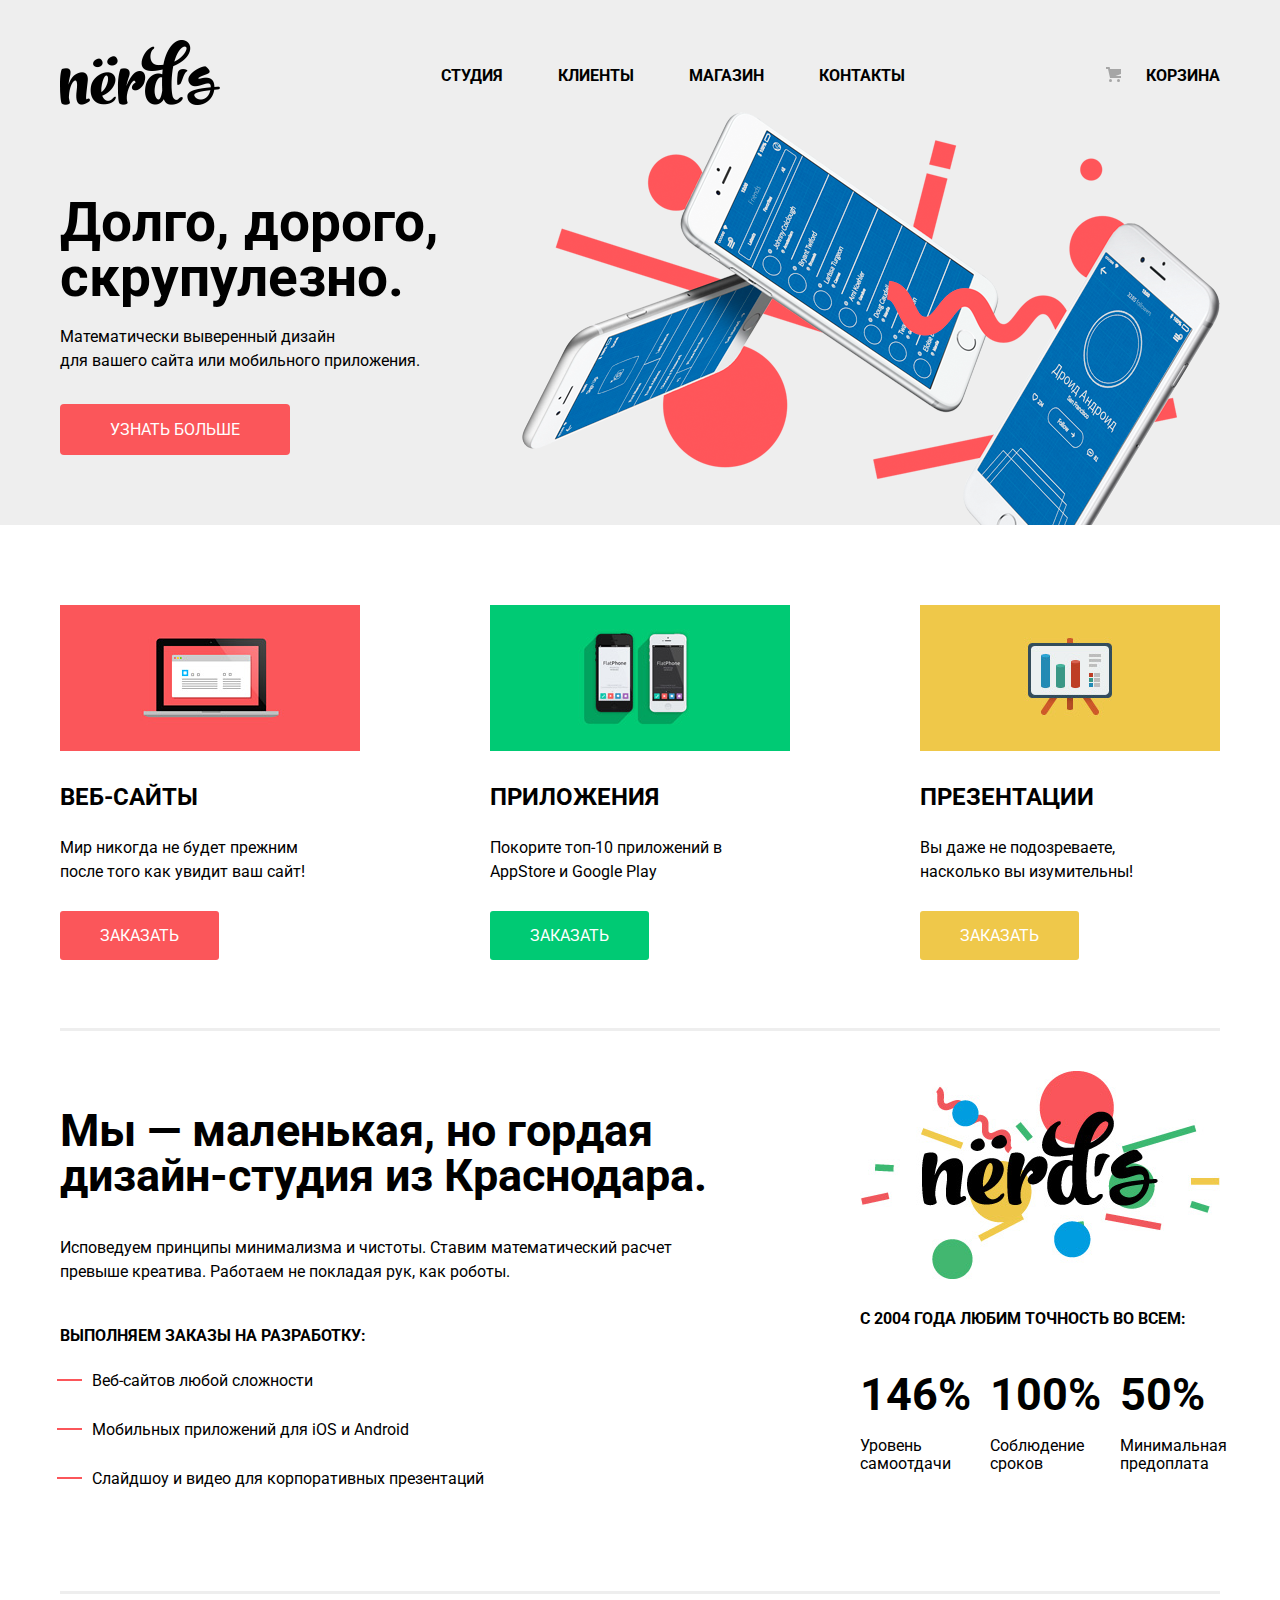
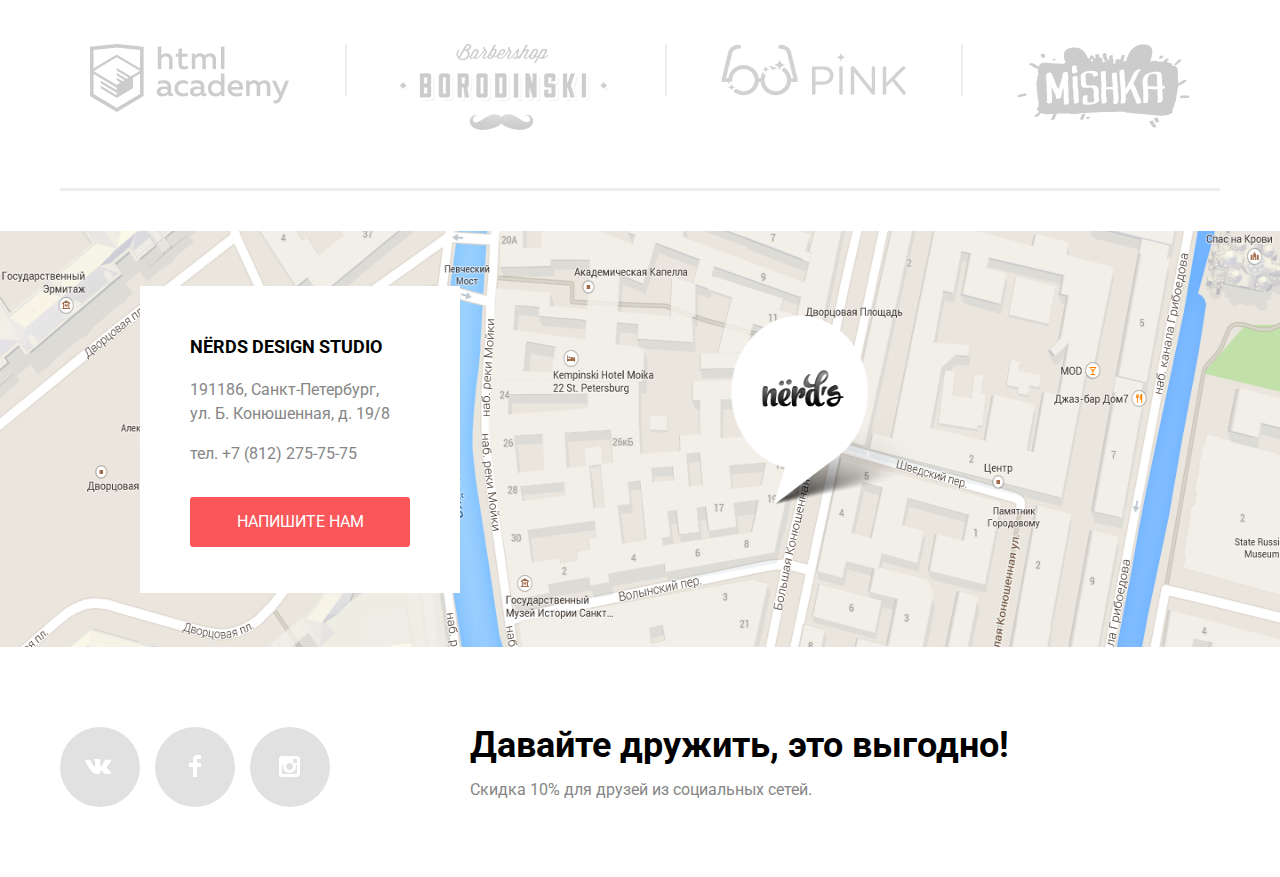
==== commit 9daa1c93: "Добавлен скрипт всплывания поп-апа" ====
--- a/index.html
+++ b/index.html
@@ -201,5 +201,6 @@
         <button type="button" class="modal-close">Закрыть</button>
     </section>
     </div>
+    <script src="main.js"></script>
 </body>
 </html>
--- a/style.css
+++ b/style.css
@@ -332,34 +332,30 @@
 .mishka-logo:active{
     opacity: 0.1;
 }
+
 .adress {
     height: 416px;
-    margin-top: 100px;
     margin-bottom: 70px;
     background-image: url("img/map.png");
     background-repeat: no-repeat;
     background-size: 100% 100%;
     position: relative;
 }
-.adress-list {
+ .adress-list {
     position: absolute;
     top: 55px;
     left: 140px;
-    width: 320px;
-    height: 310px;
+    width: 220px;
+    padding: 46px 50px;
     background-color: #fff;
     z-index: 10;
-}
-.centr-block {
-    position: relative;
-    top: 50px;
-    left: 50px;
 }
 .adress-list h3 {
     font-size: 18px;
     line-height: 30px;
     font-weight: bold;
     text-transform: uppercase;
+    margin: 0;
 }
 .adress-list p {
     color: #868686;
@@ -475,6 +471,15 @@
     height: 46px;
     border: 2px solid #d7dcde;
     padding-left: 14px; 
+    border-radius: 3px;
+}
+.write-us input:hover,
+.write-us textarea:hover {
+    border-color: #b4b9bb;
+}
+.write-us input:focus,
+.write-us textarea:focus {
+    border-color: #000;
 }
 .write-us p {
     font-size: 16px;
@@ -505,6 +510,7 @@
     padding-top: 11px;
     margin-bottom: 42px;
     resize: none;
+    border-radius: 3px;
 }
 .modal-container2 .button {
     width: 260px;
@@ -544,4 +550,14 @@
 }
 .modal-close::after {
     transform: rotate(-45deg);
+}
+.modal-close:hover::before,
+.modal-close:hover::after,
+.modal-close:focus::before,
+.modal-close:focus::after {
+    background-color: #fb565a;
+}
+.modal-close:active::before,
+.modal-close:active::after {
+    background-color: #fff4f4;
 }